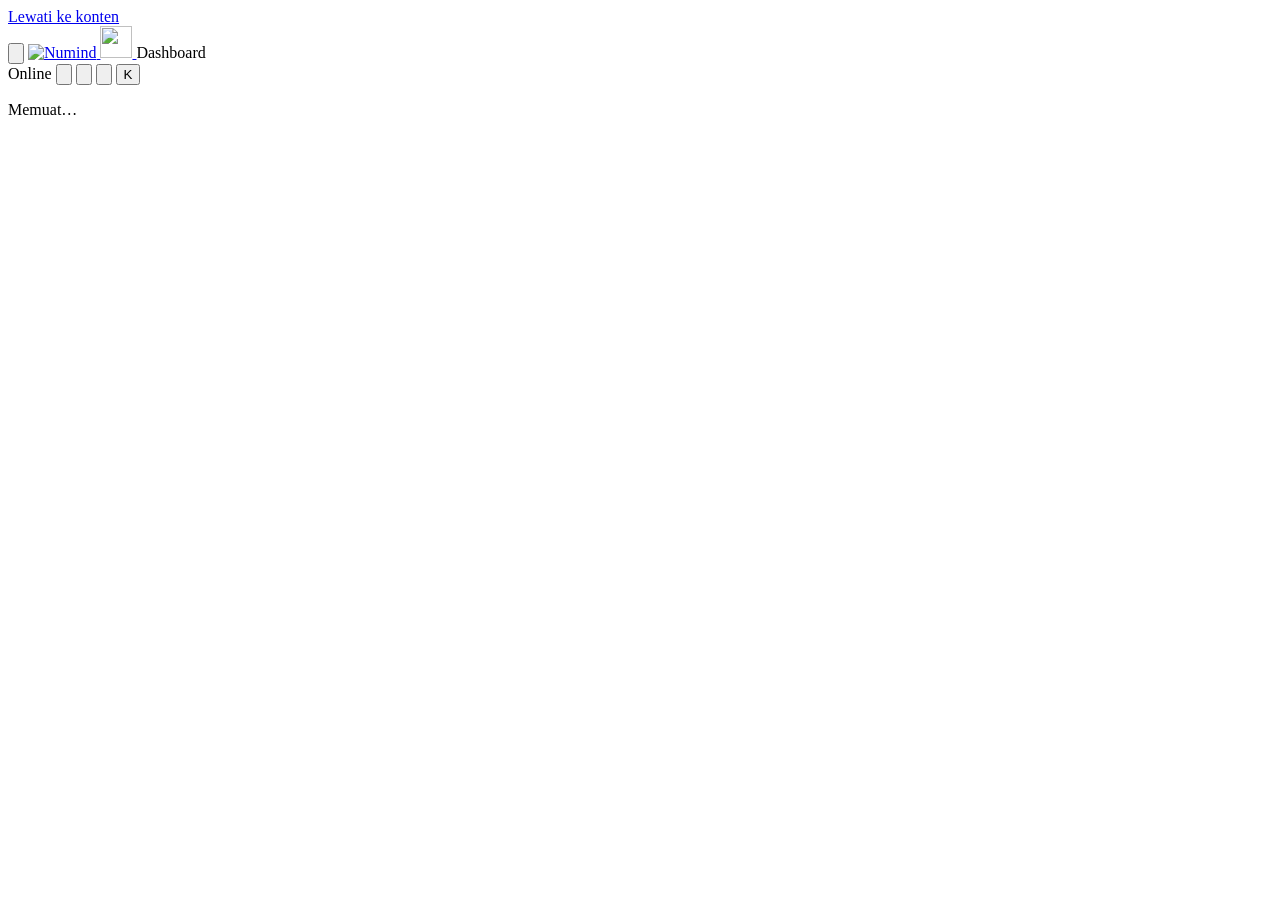
==== index.html @ 9ebae2ad "Add files via upload" ====
<!doctype html>
<html lang="id">
<head>
<meta charset="utf-8">
<meta name="viewport" content="width=device-width, initial-scale=1, viewport-fit=cover">
<title>KasProyek — Pencatatan & Reimbursement</title>
<meta name="description" content="Catat pemasukan dan pengeluaran project, upload nota, ajukan reimbursement, dan setujui — untuk kantor kreatif.">
<meta name="theme-color" content="#1a1f2b">
<meta name="color-scheme" content="light">
<link rel="manifest" href="manifest.webmanifest">
<link rel="icon" type="image/svg+xml" href="icons/icon.svg">
<link rel="icon" type="image/png" sizes="32x32" href="icons/favicon-32.png">
<link rel="apple-touch-icon" href="icons/apple-touch-icon.png">
<meta name="apple-mobile-web-app-capable" content="yes">
<meta name="mobile-web-app-capable" content="yes">
<meta name="apple-mobile-web-app-title" content="KasProyek">
<meta name="apple-mobile-web-app-status-bar-style" content="black-translucent">
<link rel="stylesheet" href="css/app.css">
</head>
<body>
<a class="sr-only" href="#view">Lewati ke konten</a>

<header class="topbar no-print">
  <button class="tbtn menu-btn" data-act="more-open" aria-label="Buka menu"><svg class="ic" viewBox="0 0 24 24" fill="none" stroke="currentColor" stroke-width="2" stroke-linecap="round" stroke-linejoin="round"><line x1="3" y1="12" x2="21" y2="12"/><line x1="3" y1="6" x2="21" y2="6"/><line x1="3" y1="18" x2="21" y2="18"/></svg></button>
  <a class="brand" href="#/dashboard" aria-label="Numind, ke Dashboard">
    <img class="brand-logo" src="img/numind-gold.png" alt="Numind" width="134" height="20">
    <img class="brand-glyph" src="icons/icon.svg" alt="" width="32" height="32">
  </a>
  <span class="brand-sep"></span>
  <span class="page-name" id="pageName">Dashboard</span>
  <div class="top-actions">
    <span class="net" id="net" title="Status koneksi"><i></i><span id="netText">Online</span></span>
    <button class="tbtn accent" data-act="quick-add" aria-label="Tambah catatan" aria-haspopup="menu"><svg class="ic" viewBox="0 0 24 24" fill="none" stroke="currentColor" stroke-width="2.6" stroke-linecap="round"><line x1="12" y1="5" x2="12" y2="19"/><line x1="5" y1="12" x2="19" y2="12"/></svg></button>
    <button class="tbtn" data-act="search-open" aria-label="Cari"><svg class="ic" viewBox="0 0 24 24" fill="none" stroke="currentColor" stroke-width="2" stroke-linecap="round"><circle cx="11" cy="11" r="8"/><line x1="21" y1="21" x2="16.65" y2="16.65"/></svg></button>
    <button class="tbtn" data-act="notif-open" aria-label="Pemberitahuan" aria-haspopup="menu"><svg class="ic" viewBox="0 0 24 24" fill="none" stroke="currentColor" stroke-width="2" stroke-linecap="round" stroke-linejoin="round"><path d="M18 8A6 6 0 0 0 6 8c0 7-3 9-3 9h18s-3-2-3-9"/><path d="M13.73 21a2 2 0 0 1-3.46 0"/></svg><span class="badge" id="bellDot" hidden></span></button>
    <button class="avatar" id="avatar" data-act="user-open" aria-label="Akun dan peran" aria-haspopup="menu">K</button>
  </div>
</header>

<div class="shell">
  <aside class="sidebar no-print" id="sidebar" aria-label="Menu utama"></aside>
  <main id="view" class="view" tabindex="-1">
    <div class="empty"><p>Memuat…</p></div>
  </main>
</div>

<nav class="bottom-nav no-print" id="bottomNav" aria-label="Navigasi cepat"></nav>

<noscript><p style="padding:24px;font-family:sans-serif">KasProyek membutuhkan JavaScript untuk berjalan.</p></noscript>

<script src="js/core.js"></script>
<script src="js/db.js"></script>
<script src="js/ui.js"></script>
<script src="js/shared.js"></script>
<script src="js/views-dashboard.js"></script>
<script src="js/views-input.js"></script>
<script src="js/views-claims.js"></script>
<script src="js/views-report.js"></script>
<script src="js/app.js"></script>
</body>
</html>
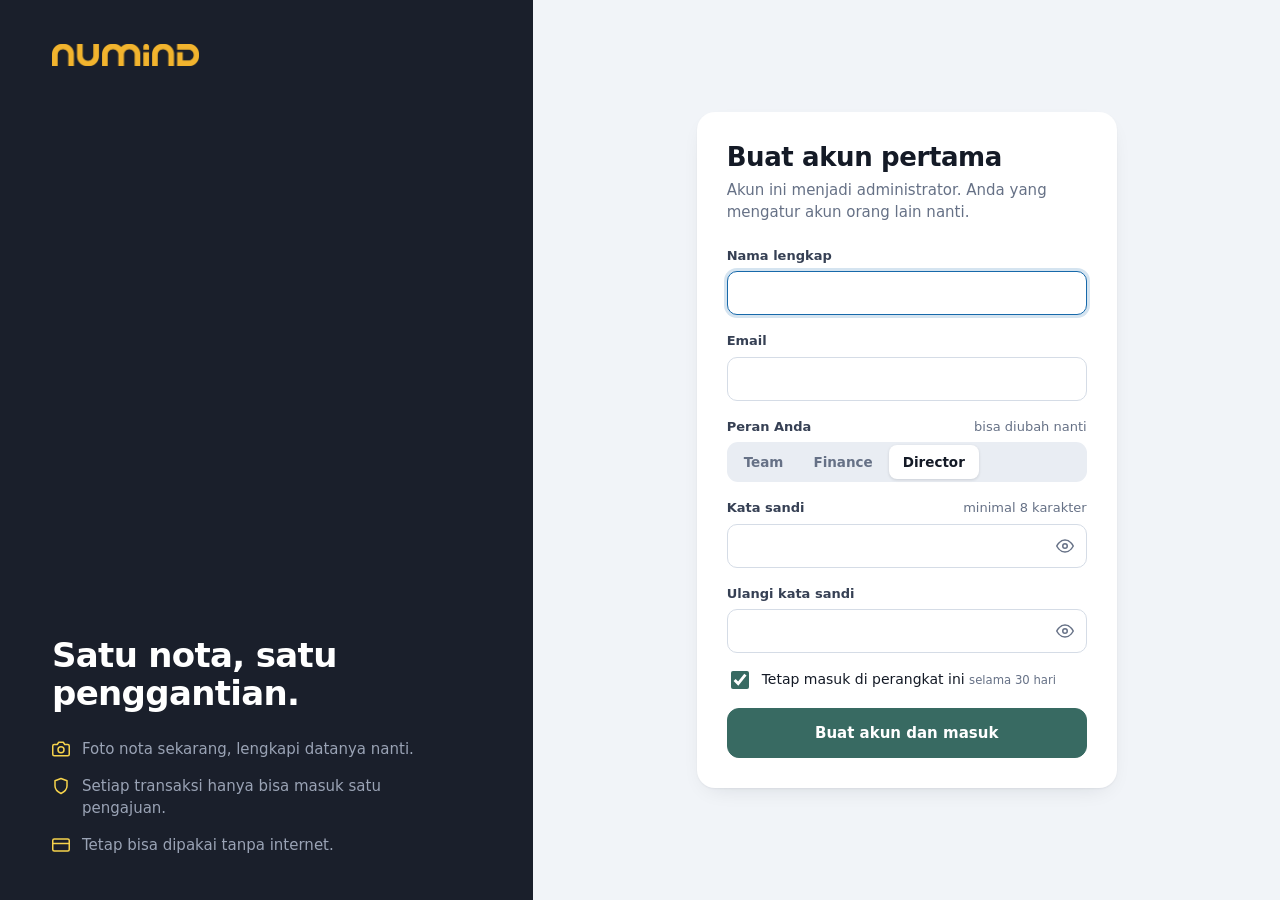
==== commit 5ddbbea1: "Add files via upload" ====
--- a/index.html
+++ b/index.html
@@ -17,7 +17,7 @@
 <meta name="apple-mobile-web-app-status-bar-style" content="black-translucent">
 <link rel="stylesheet" href="css/app.css">
 </head>
-<body>
+<body data-auth="boot">
 <a class="sr-only" href="#view">Lewati ke konten</a>
 
 <header class="topbar no-print">
@@ -33,7 +33,7 @@
     <button class="tbtn accent" data-act="quick-add" aria-label="Tambah catatan" aria-haspopup="menu"><svg class="ic" viewBox="0 0 24 24" fill="none" stroke="currentColor" stroke-width="2.6" stroke-linecap="round"><line x1="12" y1="5" x2="12" y2="19"/><line x1="5" y1="12" x2="19" y2="12"/></svg></button>
     <button class="tbtn" data-act="search-open" aria-label="Cari"><svg class="ic" viewBox="0 0 24 24" fill="none" stroke="currentColor" stroke-width="2" stroke-linecap="round"><circle cx="11" cy="11" r="8"/><line x1="21" y1="21" x2="16.65" y2="16.65"/></svg></button>
     <button class="tbtn" data-act="notif-open" aria-label="Pemberitahuan" aria-haspopup="menu"><svg class="ic" viewBox="0 0 24 24" fill="none" stroke="currentColor" stroke-width="2" stroke-linecap="round" stroke-linejoin="round"><path d="M18 8A6 6 0 0 0 6 8c0 7-3 9-3 9h18s-3-2-3-9"/><path d="M13.73 21a2 2 0 0 1-3.46 0"/></svg><span class="badge" id="bellDot" hidden></span></button>
-    <button class="avatar" id="avatar" data-act="user-open" aria-label="Akun dan peran" aria-haspopup="menu">K</button>
+    <button class="avatar" id="avatar" data-act="user-open" aria-label="Akun saya" aria-haspopup="menu">K</button>
   </div>
 </header>
 
@@ -46,9 +46,12 @@
 
 <nav class="bottom-nav no-print" id="bottomNav" aria-label="Navigasi cepat"></nav>
 
+<div id="auth" class="no-print" hidden></div>
+
 <noscript><p style="padding:24px;font-family:sans-serif">KasProyek membutuhkan JavaScript untuk berjalan.</p></noscript>
 
 <script src="js/core.js"></script>
+<script src="js/auth.js"></script>
 <script src="js/db.js"></script>
 <script src="js/ui.js"></script>
 <script src="js/shared.js"></script>
@@ -56,6 +59,7 @@
 <script src="js/views-input.js"></script>
 <script src="js/views-claims.js"></script>
 <script src="js/views-report.js"></script>
+<script src="js/views-auth.js"></script>
 <script src="js/app.js"></script>
 </body>
 </html>
--- a/css/app.css
+++ b/css/app.css
@@ -0,0 +1,568 @@
+/* ==========================================================================
+   KasProyek — gaya. Mengikuti referensi dashboard: navbar gelap, kartu putih,
+   hijau tua untuk aksi setuju, kuning untuk tombol tambah, biru untuk tautan.
+   Satu elemen khas: laporan pengajuan berbentuk nota (lihat .paper).
+   ========================================================================== */
+:root {
+  --font: "Inter", "Plus Jakarta Sans", system-ui, -apple-system, "Segoe UI", Roboto, "Helvetica Neue", Arial, sans-serif;
+  --bg: #f1f4f8; --surface: #fff; --ink: #141a26; --ink-2: #364054; --muted: #667186;
+  --line: #e1e7ef; --line-2: #edf1f6; --field: #d5dce6;
+  --nav: #1a1f2b; --nav-2: #272d3b; --nav-ink: #e9ecf2; --nav-muted: #9aa3b5;
+  --accent: #f6d34c; --accent-ink: #2b2300;
+  --primary: #386a62; --primary-2: #2d5750; --primary-soft: #e3efec;
+  --blue: #1769aa; --blue-soft: #e5f0fa;
+  --green: #247a45; --green-soft: #e3f4ea;
+  --amber: #8f5a00; --amber-soft: #fff1cf;
+  --orange: #c4500a; --orange-soft: #ffe9da;
+  --red: #bf341a; --red-soft: #fce8e3;
+  --violet: #5646be; --violet-soft: #ebe8fb;
+  --teal: #1d6b5f; --teal-soft: #d9efe9;
+  --gray: #4d576b; --gray-soft: #e8ecf2;
+  --radius: 14px; --shadow: 0 1px 2px rgba(20, 26, 38, .05), 0 8px 24px -12px rgba(20, 26, 38, .16);
+  --topbar: 64px; --side: 244px;
+}
+*, *::before, *::after { box-sizing: border-box; }
+html { -webkit-text-size-adjust: 100%; scroll-behavior: smooth; }
+body { margin: 0; background: var(--bg); color: var(--ink); font: 15px/1.5 var(--font); -webkit-font-smoothing: antialiased; font-variant-numeric: tabular-nums; }
+h1, h2, h3, h4, p { margin: 0; }
+a { color: var(--blue); text-decoration: none; }
+a:hover { text-decoration: underline; }
+button, input, select, textarea { font: inherit; color: inherit; }
+button { cursor: pointer; }
+img { max-width: 100%; }
+[hidden] { display: none !important; }
+:focus-visible { outline: 3px solid rgba(23, 105, 170, .4); outline-offset: 2px; border-radius: 6px; }
+.ic { width: 18px; height: 18px; flex: none; }
+.sr-only { position: absolute; width: 1px; height: 1px; overflow: hidden; clip: rect(0 0 0 0); white-space: nowrap; }
+.muted { color: var(--muted); } .small { font-size: 13px; } .mb { margin-bottom: 12px; } .right { text-align: right; } .nowrap { white-space: nowrap; }
+.strong { font-weight: 600; } .ok { color: var(--green); } .bad { color: var(--red); }
+.print-only { display: none; }
+
+/* ---------- Topbar ---------- */
+.topbar { position: sticky; top: 0; z-index: 60; height: var(--topbar); display: flex; align-items: center; gap: 14px; padding: 0 20px; background: var(--nav); color: var(--nav-ink); }
+.brand { display: flex; align-items: center; gap: 10px; color: #fff; font-weight: 700; font-size: 18px; letter-spacing: -.01em; }
+.brand:hover { text-decoration: none; }
+.brand-logo { height: 20px; width: auto; display: block; }
+.brand-glyph { display: none; width: 32px; height: 32px; border-radius: 9px; }
+.brand-sep { width: 1px; height: 26px; background: #3a4152; }
+.page-name { font-weight: 600; font-size: 17px; white-space: nowrap; overflow: hidden; text-overflow: ellipsis; }
+.top-actions { margin-left: auto; display: flex; align-items: center; gap: 10px; }
+.tbtn { position: relative; width: 40px; height: 40px; border-radius: 10px; border: 0; background: var(--nav-2); color: #fff; display: grid; place-items: center; }
+.tbtn:hover { background: #343b4c; }
+.tbtn.accent { background: var(--accent); color: var(--accent-ink); }
+.tbtn.accent:hover { background: #f0c92f; }
+.tbtn .badge { position: absolute; top: 7px; right: 8px; width: 9px; height: 9px; border-radius: 50%; background: #ff6a2b; border: 2px solid var(--nav-2); }
+.avatar { width: 38px; height: 38px; border-radius: 50%; border: 0; background: var(--blue); color: #fff; font-weight: 700; font-size: 14px; display: grid; place-items: center; }
+.net { display: inline-flex; align-items: center; gap: 6px; font-size: 12.5px; color: var(--nav-muted); }
+.net i { width: 8px; height: 8px; border-radius: 50%; background: #3ecf7a; }
+.net.off i { background: #ff9a3d; } .net.off { color: #ffcf9e; }
+.menu-btn { display: none; }
+
+/* ---------- Shell ---------- */
+.shell { display: grid; grid-template-columns: var(--side) minmax(0, 1fr); min-height: calc(100vh - var(--topbar)); }
+.sidebar { position: sticky; top: var(--topbar); height: calc(100vh - var(--topbar)); overflow-y: auto; background: #fff; border-right: 1px solid var(--line); padding: 14px 12px 18px; display: flex; flex-direction: column; gap: 2px; }
+.nav-group { font-size: 12.5px; color: var(--muted); font-weight: 600; padding: 14px 12px 6px; }
+.nav-item { display: flex; align-items: center; gap: 12px; padding: 10px 12px; border-radius: 10px; color: var(--ink-2); font-weight: 500; font-size: 14.5px; }
+.nav-item:hover { background: #f1f4f8; text-decoration: none; }
+.nav-item .ic { color: var(--muted); }
+.nav-item.active { background: var(--nav); color: #fff; }
+.nav-item.active .ic { color: var(--accent); }
+.nav-count { margin-left: auto; min-width: 24px; padding: 1px 7px; border-radius: 8px; background: #e8470f; color: #fff; font-size: 12px; font-weight: 700; text-align: center; }
+.nav-item:not(.active) .nav-count { background: #ffe4d6; color: #b43c08; }
+.side-foot { margin-top: auto; padding: 14px 8px 0; display: grid; gap: 10px; font-size: 12.5px; color: var(--muted); }
+.view { padding: 28px 32px 72px; max-width: 1380px; width: 100%; margin: 0 auto; min-width: 0; }
+
+.page-head { display: flex; align-items: flex-end; justify-content: space-between; gap: 16px; margin-bottom: 22px; flex-wrap: wrap; }
+.page-head h1 { font-size: 27px; font-weight: 700; letter-spacing: -.015em; line-height: 1.2; }
+.page-head .sub { color: var(--muted); margin-top: 4px; }
+.head-actions { display: flex; gap: 10px; flex-wrap: wrap; align-items: center; }
+.crumb { display: inline-flex; align-items: center; gap: 4px; font-size: 13.5px; color: var(--muted); margin-bottom: 8px; }
+.crumb a { color: var(--muted); } .crumb a:hover { color: var(--blue); }
+
+/* ---------- Komponen dasar ---------- */
+.card { background: var(--surface); border-radius: var(--radius); box-shadow: var(--shadow); padding: 20px 22px; min-width: 0; }
+.card.flush { padding: 0; overflow: hidden; }
+.card-head { display: flex; align-items: center; justify-content: space-between; gap: 10px; margin-bottom: 16px; flex-wrap: wrap; }
+.card-title { display: flex; align-items: center; gap: 10px; font-weight: 600; font-size: 16px; }
+.card-title .ic { color: var(--blue); }
+.card.flush .card-head { padding: 18px 22px 0; }
+.grid { display: grid; gap: 20px; }
+.g-2 { grid-template-columns: repeat(2, minmax(0, 1fr)); }
+.g-3 { grid-template-columns: repeat(3, minmax(0, 1fr)); }
+.g-main { grid-template-columns: minmax(0, 1.55fr) minmax(0, 1fr); }
+.g-form { grid-template-columns: minmax(0, 5fr) minmax(0, 7fr); align-items: start; }
+.g-kpi { grid-template-columns: repeat(auto-fit, minmax(210px, 1fr)); }
+.stack { display: grid; gap: 20px; }
+.row { display: flex; align-items: center; gap: 10px; flex-wrap: wrap; }
+.row.between { justify-content: space-between; }
+.sp { flex: 1; }
+.mt { margin-top: 20px; }
+
+.btn { display: inline-flex; align-items: center; justify-content: center; gap: 8px; height: 40px; padding: 0 16px; border-radius: 10px; border: 1px solid var(--field); background: #fff; color: var(--ink); font-weight: 600; font-size: 14px; white-space: nowrap; transition: background .12s, border-color .12s; }
+.btn:hover { background: #f5f7fa; text-decoration: none; }
+.btn .ic { width: 17px; height: 17px; }
+.btn-primary { background: var(--primary); border-color: var(--primary); color: #fff; }
+.btn-primary:hover { background: var(--primary-2); }
+.btn-dark { background: var(--nav); border-color: var(--nav); color: #fff; }
+.btn-dark:hover { background: #2a3142; }
+.btn-accent { background: var(--accent); border-color: var(--accent); color: var(--accent-ink); }
+.btn-accent:hover { background: #f0c92f; }
+.btn-danger { color: var(--red); border-color: #f1c6bb; background: #fff; }
+.btn-danger:hover { background: var(--red-soft); }
+.btn-danger.solid { background: var(--red); color: #fff; border-color: var(--red); }
+.btn-sm { height: 32px; padding: 0 11px; font-size: 13px; border-radius: 8px; }
+.btn-lg { height: 50px; padding: 0 22px; font-size: 15px; border-radius: 12px; }
+.btn-block { width: 100%; }
+.btn[disabled], .btn:disabled { opacity: .5; cursor: not-allowed; }
+.icon-btn { width: 36px; height: 36px; border-radius: 9px; border: 0; background: transparent; display: inline-grid; place-items: center; color: var(--muted); }
+.icon-btn:hover { background: #eef1f6; color: var(--ink); }
+.btn-x { width: 34px; height: 34px; border-radius: 8px; border: 1px solid var(--line); background: #fff; color: var(--red); display: inline-grid; place-items: center; }
+.line-act { margin-top: 10px; }
+.line-act .row { gap: 8px; flex-wrap: wrap; }
+.btn-x:hover { background: var(--red-soft); }
+.link-btn { background: none; border: 0; padding: 0; color: var(--blue); font-weight: 600; font-size: inherit; }
+.link-btn:hover { text-decoration: underline; }
+
+.pill { display: inline-flex; align-items: center; gap: 5px; padding: 3px 10px 3px 8px; border-radius: 999px; font-size: 12.5px; font-weight: 600; white-space: nowrap; background: var(--gray-soft); color: var(--gray); }
+.pill .ic { width: 14px; height: 14px; }
+.pill.blue { background: var(--blue-soft); color: var(--blue); }
+.pill.violet { background: var(--violet-soft); color: var(--violet); }
+.pill.amber { background: var(--amber-soft); color: var(--amber); }
+.pill.orange { background: var(--orange-soft); color: var(--orange); }
+.pill.green { background: var(--green-soft); color: var(--green); }
+.pill.teal { background: var(--teal-soft); color: var(--teal); }
+.pill.red { background: var(--red-soft); color: var(--red); }
+.tag { display: inline-block; padding: 2px 8px; border-radius: 6px; font-size: 12px; font-weight: 600; }
+.tag-personal { background: #e6eefb; color: #2b53a7; }
+.tag-company { background: #f3eadb; color: #7a5410; }
+.chip-file { display: inline-flex; align-items: center; gap: 6px; padding: 5px 11px 5px 9px; border-radius: 999px; border: 1px solid var(--line); background: #fff; color: var(--blue); font-size: 13px; font-weight: 500; max-width: 190px; overflow: hidden; text-overflow: ellipsis; white-space: nowrap; }
+.chip-file:hover { background: var(--blue-soft); }
+.chip-file .ic { width: 15px; height: 15px; }
+.chip-warn { display: inline-flex; align-items: center; gap: 6px; padding: 5px 10px; border-radius: 999px; background: var(--amber-soft); color: var(--amber); font-size: 12.5px; font-weight: 600; }
+.chip-missing { display: inline-flex; align-items: center; gap: 6px; padding: 4px 10px; border-radius: 999px; border: 1px dashed #c4cbd8; color: var(--muted); font-size: 12.5px; }
+.chip-warn .ic, .chip-missing .ic { width: 14px; height: 14px; }
+.badge-n { display: inline-block; min-width: 20px; padding: 0 6px; border-radius: 8px; background: #e8470f; color: #fff; font-size: 12px; font-weight: 700; text-align: center; margin-left: 6px; }
+
+.banner { display: flex; gap: 11px; align-items: flex-start; padding: 12px 15px; border-radius: 12px; font-size: 14px; background: var(--blue-soft); color: #13507f; }
+.banner .ic { margin-top: 2px; }
+.banner.warn { background: var(--amber-soft); color: #6f4600; }
+.banner.error { background: var(--red-soft); color: #8e2711; }
+.banner.ok { background: var(--green-soft); color: #1b5e37; }
+.banner b { font-weight: 650; }
+.banner .sp { min-width: 0; }
+.banner ul { margin: 6px 0 0; padding-left: 18px; }
+
+.empty { text-align: center; padding: 44px 20px; color: var(--muted); }
+.empty .ic-wrap { width: 54px; height: 54px; border-radius: 50%; background: var(--gray-soft); color: var(--gray); display: grid; place-items: center; margin: 0 auto 14px; }
+.empty .ic-wrap .ic { width: 24px; height: 24px; }
+.empty h3 { color: var(--ink); font-size: 17px; margin-bottom: 6px; }
+.empty p { max-width: 420px; margin: 0 auto 16px; }
+
+.bar { height: 8px; border-radius: 999px; background: #e7ecf3; overflow: hidden; }
+.bar > i { display: block; height: 100%; border-radius: 999px; background: var(--blue); min-width: 0; }
+.bar.warn > i { background: #e2a200; } .bar.over > i { background: var(--red); } .bar.good > i { background: var(--primary); }
+
+/* ---------- Formulir ---------- */
+.field { display: flex; flex-direction: column; gap: 6px; font-size: 13px; font-weight: 600; color: var(--ink-2); min-width: 0; }
+.field > span { display: flex; align-items: baseline; justify-content: space-between; gap: 8px; }
+.field > span em { font-style: normal; font-weight: 400; color: var(--muted); }
+.field small { font-weight: 400; color: var(--muted); font-size: 12.5px; }
+.field input, .field select, .field textarea, .input { width: 100%; height: 44px; border: 1px solid var(--field); border-radius: 10px; padding: 0 12px; font-size: 16px; font-weight: 400; color: var(--ink); background: #fff; }
+.field textarea { height: auto; min-height: 84px; padding: 10px 12px; resize: vertical; line-height: 1.45; }
+.field select { appearance: none; background: #fff url("data:image/svg+xml,%3Csvg xmlns='http://www.w3.org/2000/svg' width='16' height='16' fill='none' stroke='%23667186' stroke-width='2' stroke-linecap='round' stroke-linejoin='round'%3E%3Cpolyline points='3 6 8 11 13 6'/%3E%3C/svg%3E") no-repeat right 12px center; padding-right: 36px; }
+.field input:focus, .field select:focus, .field textarea:focus, .input:focus { outline: none; border-color: var(--blue); box-shadow: 0 0 0 3px rgba(23, 105, 170, .18); }
+.field input[aria-invalid="true"] { border-color: var(--red); }
+.money { position: relative; }
+.money::before { content: "Rp"; position: absolute; left: 12px; top: 50%; transform: translateY(-50%); font-weight: 600; color: var(--muted); font-size: 14px; pointer-events: none; }
+.money input { padding-left: 38px; font-weight: 600; font-size: 17px; }
+.form-grid { display: grid; grid-template-columns: repeat(2, minmax(0, 1fr)); gap: 14px; }
+.span-2 { grid-column: 1 / -1; }
+.form-error { margin-top: 12px; padding: 10px 14px; border-radius: 10px; background: var(--red-soft); color: #8e2711; font-size: 14px; font-weight: 500; }
+.form-actions { display: flex; gap: 10px; flex-wrap: wrap; margin-top: 18px; }
+.opts { display: grid; grid-template-columns: 1fr 1fr; gap: 10px; }
+.opt { position: relative; display: flex; gap: 10px; align-items: flex-start; border: 1.5px solid var(--field); border-radius: 12px; padding: 12px 13px; cursor: pointer; background: #fff; font-weight: 400; }
+.opt input { margin: 3px 0 0; width: 17px; height: 17px; accent-color: var(--primary); flex: none; }
+.opt b { display: block; font-size: 14px; color: var(--ink); font-weight: 650; }
+.opt small { display: block; color: var(--muted); font-size: 12.5px; line-height: 1.35; margin-top: 2px; }
+.opt:has(input:checked) { border-color: var(--primary); background: var(--primary-soft); }
+.opt:has(input:focus-visible) { outline: 3px solid rgba(23, 105, 170, .4); outline-offset: 2px; }
+.seg { display: inline-flex; background: #e9edf3; border-radius: 11px; padding: 3px; gap: 2px; flex-wrap: wrap; }
+.seg label, .seg button { position: relative; display: inline-flex; align-items: center; gap: 6px; padding: 7px 14px; border-radius: 8px; font-size: 13.5px; font-weight: 600; color: var(--muted); cursor: pointer; border: 0; background: transparent; }
+.seg input { position: absolute; opacity: 0; pointer-events: none; }
+.seg label:has(input:checked), .seg button.on { background: #fff; color: var(--ink); box-shadow: 0 1px 3px rgba(20, 26, 38, .14); }
+.seg label:has(input:focus-visible) { outline: 3px solid rgba(23, 105, 170, .4); }
+.capture { display: grid; grid-template-columns: 1fr 1fr; gap: 10px; }
+.cap-btn { display: flex; flex-direction: column; align-items: center; justify-content: center; gap: 6px; padding: 16px 10px; border: 1.5px dashed #bcc6d4; border-radius: 12px; background: #fafbfd; color: var(--ink-2); font-weight: 600; font-size: 13.5px; cursor: pointer; text-align: center; }
+.cap-btn:hover { background: var(--blue-soft); border-color: var(--blue); color: var(--blue); }
+.cap-btn .ic { width: 24px; height: 24px; }
+.cap-btn input { position: absolute; opacity: 0; width: 1px; height: 1px; }
+.cap-btn:has(input:focus-visible) { outline: 3px solid rgba(23, 105, 170, .4); outline-offset: 2px; }
+.photo-prev { display: flex; gap: 12px; align-items: center; padding: 10px; border: 1px solid var(--line); border-radius: 12px; background: #fafbfd; }
+.photo-prev img, .photo-prev .pdf-ico { width: 64px; height: 64px; border-radius: 8px; object-fit: cover; background: #e9edf3; display: grid; place-items: center; color: var(--blue); flex: none; }
+.photo-prev .meta { min-width: 0; flex: 1; font-size: 13px; }
+.photo-prev .meta b { display: block; font-size: 14px; }
+.check { display: flex; gap: 10px; align-items: flex-start; font-weight: 500; font-size: 14px; cursor: pointer; }
+.check input { width: 18px; height: 18px; margin-top: 2px; accent-color: var(--primary); }
+.inline-warn { margin-top: 8px; padding: 9px 12px; border-radius: 10px; background: var(--amber-soft); color: #6f4600; font-size: 13px; font-weight: 500; }
+
+/* ---------- Tabel ---------- */
+.tbl-wrap { overflow-x: auto; border: 1px solid var(--line); border-radius: 12px; background: #fff; container-type: inline-size; }
+.show-narrow { display: none !important; }
+@media (min-width: 761px) {
+  @container (max-width: 860px) {
+    .col-lg { display: none; }
+    .show-narrow { display: block !important; }
+    .tbl th, .tbl td { padding-left: 12px; padding-right: 12px; }
+  }
+}
+.card.flush .tbl-wrap { border: 0; border-radius: 0; border-top: 1px solid var(--line); }
+.tbl { width: 100%; border-collapse: separate; border-spacing: 0; font-size: 14px; }
+.tbl th { text-align: left; padding: 13px 18px; background: #eef1f5; color: var(--ink-2); font-weight: 600; font-size: 13.5px; border-bottom: 1px solid var(--line); border-right: 1px solid #e1e6ee; white-space: nowrap; }
+.tbl th:last-child { border-right: 0; }
+.tbl td { padding: 13px 18px; border-top: 1px solid var(--line-2); vertical-align: middle; }
+.tbl tbody tr:first-child td { border-top: 0; }
+.tbl tbody tr.click { cursor: pointer; }
+.tbl tbody tr.click:hover td { background: #fafbfd; }
+.tbl td.num, .tbl th.num { text-align: right; }
+.tbl .sub { display: block; color: var(--muted); font-size: 12.5px; margin-top: 1px; }
+.tbl tfoot td { background: #f7f9fb; font-weight: 700; border-top: 1px solid var(--line); }
+.row-note { margin-top: 6px; font-size: 12.5px; padding: 6px 10px; border-radius: 8px; background: var(--orange-soft); color: #8a3a06; }
+.row-note.reply { background: var(--blue-soft); color: #13507f; }
+.row-note.rej { background: var(--red-soft); color: #8e2711; }
+.thumb { width: 46px; height: 46px; object-fit: cover; border-radius: 8px; border: 1px solid var(--line); background: #eef1f5; cursor: zoom-in; display: block; }
+.thumb-missing { display: inline-block; font-size: 12px; color: var(--muted); }
+.thumb-pdf { width: 46px; height: 46px; border-radius: 8px; border: 1px solid var(--line); background: #fff; display: grid; place-items: center; color: var(--blue); cursor: pointer; }
+.filters { display: flex; gap: 10px; flex-wrap: wrap; align-items: center; margin-bottom: 16px; }
+.search { position: relative; flex: 1 1 220px; max-width: 320px; }
+.search .ic { position: absolute; left: 12px; top: 50%; transform: translateY(-50%); color: var(--muted); width: 17px; height: 17px; }
+.search input { width: 100%; height: 42px; padding: 0 12px 0 38px; border: 1px solid var(--field); border-radius: 10px; background: #fff; font-size: 15px; }
+.search input:focus { outline: none; border-color: var(--blue); box-shadow: 0 0 0 3px rgba(23, 105, 170, .18); }
+.sel { height: 42px; border: 1px solid var(--field); border-radius: 10px; padding: 0 34px 0 12px; font-size: 14.5px; font-weight: 500; background: #f6f8fb url("data:image/svg+xml,%3Csvg xmlns='http://www.w3.org/2000/svg' width='16' height='16' fill='none' stroke='%23667186' stroke-width='2' stroke-linecap='round' stroke-linejoin='round'%3E%3Cpolyline points='3 6 8 11 13 6'/%3E%3C/svg%3E") no-repeat right 10px center; appearance: none; color: var(--ink-2); max-width: 100%; }
+.sel:focus { outline: none; border-color: var(--blue); }
+.tabs { display: flex; gap: 4px; border-bottom: 1px solid var(--line); margin-bottom: 18px; overflow-x: auto; scrollbar-width: none; }
+.tabs button { position: relative; padding: 11px 16px; border: 0; background: none; font-weight: 600; font-size: 14.5px; color: var(--muted); white-space: nowrap; display: inline-flex; align-items: center; gap: 4px; }
+.tabs button:hover { color: var(--ink); }
+.tabs button.on { color: var(--ink); }
+.tabs button.on::after { content: ""; position: absolute; left: 10px; right: 10px; bottom: -1px; height: 3px; border-radius: 3px 3px 0 0; background: var(--nav); }
+
+/* ---------- Dashboard ---------- */
+.kpi { display: flex; flex-direction: column; gap: 8px; }
+.kpi .top { display: flex; align-items: center; gap: 10px; color: var(--muted); font-size: 14px; font-weight: 500; }
+.kpi .chip { width: 34px; height: 34px; border-radius: 10px; display: grid; place-items: center; background: var(--blue-soft); color: var(--blue); }
+.kpi .chip.green { background: var(--green-soft); color: var(--green); }
+.kpi .chip.amber { background: var(--amber-soft); color: var(--amber); }
+.kpi .chip.violet { background: var(--violet-soft); color: var(--violet); }
+.kpi .chip.teal { background: var(--teal-soft); color: var(--teal); }
+.kpi .val { font-size: 25px; font-weight: 650; letter-spacing: -.01em; line-height: 1.15; }
+.kpi .note { font-size: 13px; color: var(--muted); }
+.statrow { display: grid; grid-template-columns: repeat(4, minmax(0, 1fr)); }
+.stat { padding: 0 16px; border-left: 1px solid var(--line); min-width: 0; }
+.stat:first-child { padding-left: 0; border-left: 0; }
+.stat .l { color: var(--muted); font-size: 14px; }
+.stat .v { font-size: 30px; font-weight: 600; letter-spacing: -.01em; line-height: 1.25; }
+.stat .d { font-size: 13px; color: var(--muted); }
+.stat .d b { font-weight: 600; }
+.d-up { color: var(--blue); } .d-down { color: #e04a12; }
+.hbars { display: grid; gap: 12px; }
+.hbar { display: grid; grid-template-columns: minmax(96px, 150px) 1fr auto; gap: 12px; align-items: center; font-size: 13.5px; }
+.hbar .n { font-weight: 600; font-variant-numeric: tabular-nums; display: inline-flex; align-items: center; gap: 6px; min-width: 70px; justify-content: flex-end; color: var(--ink-2); }
+.hbar .n .ic { width: 15px; height: 15px; color: var(--blue); }
+.todo { display: grid; grid-template-columns: repeat(auto-fit, minmax(250px, 1fr)); gap: 12px; }
+.todo a, .todo button { display: flex; align-items: center; gap: 12px; padding: 13px 15px; border-radius: 12px; background: #fff; border: 1px solid var(--line); border-left: 4px solid var(--blue); text-align: left; color: var(--ink); box-shadow: var(--shadow); width: 100%; }
+.todo a:hover, .todo button:hover { text-decoration: none; background: #fafbfd; }
+.todo .n { font-size: 22px; font-weight: 700; min-width: 30px; }
+.todo .t { font-size: 14px; line-height: 1.35; font-weight: 500; }
+.todo .t small { display: block; color: var(--muted); font-weight: 400; font-size: 12.5px; }
+.todo .w { border-left-color: #e2a200; } .todo .o { border-left-color: #e8470f; } .todo .g { border-left-color: var(--primary); } .todo .v { border-left-color: var(--violet); }
+.chart { width: 100%; height: auto; display: block; }
+.chart text { font-family: var(--font); fill: #667186; font-size: 11px; }
+.legend { display: flex; gap: 16px; font-size: 13px; color: var(--muted); }
+.legend i { display: inline-block; width: 10px; height: 10px; border-radius: 3px; margin-right: 6px; vertical-align: -1px; }
+.proj-row { display: grid; gap: 7px; padding: 12px 0; border-top: 1px solid var(--line-2); cursor: pointer; }
+.proj-row:first-child { border-top: 0; padding-top: 2px; }
+.proj-row:hover .pn { color: var(--blue); }
+.proj-row .top { display: flex; justify-content: space-between; gap: 12px; align-items: baseline; }
+.proj-row .pn { font-weight: 600; }
+.proj-row .meta { font-size: 13px; color: var(--muted); display: flex; justify-content: space-between; gap: 10px; flex-wrap: wrap; }
+.steps { counter-reset: s; display: grid; gap: 14px; margin: 0; padding: 0; list-style: none; text-align: left; max-width: 460px; margin-inline: auto; }
+.steps li { counter-increment: s; display: flex; gap: 14px; align-items: flex-start; }
+.steps li::before { content: counter(s); flex: none; width: 28px; height: 28px; border-radius: 50%; background: var(--nav); color: var(--accent); display: grid; place-items: center; font-weight: 700; font-size: 14px; }
+.steps b { display: block; color: var(--ink); }
+
+/* ---------- Project & klaim ---------- */
+.detail-grid { display: grid; grid-template-columns: repeat(auto-fit, minmax(150px, 1fr)); gap: 16px 24px; }
+.detail-grid dt { font-size: 12.5px; color: var(--muted); margin-bottom: 2px; }
+.detail-grid dd { margin: 0; font-weight: 600; font-size: 14.5px; word-break: break-word; }
+.tl { list-style: none; margin: 0; padding: 0; }
+.tl li { position: relative; padding: 0 0 16px 24px; font-size: 13.5px; }
+.tl li::before { content: ""; position: absolute; left: 4px; top: 6px; width: 9px; height: 9px; border-radius: 50%; background: var(--blue); }
+.tl li::after { content: ""; position: absolute; left: 8px; top: 18px; bottom: -2px; width: 1.5px; background: var(--line); }
+.tl li:last-child::after { display: none; }
+.tl li.orange::before { background: #e8470f; } .tl li.green::before { background: var(--green); } .tl li.red::before { background: var(--red); } .tl li.teal::before { background: var(--teal); }
+.tl .who { font-weight: 600; } .tl .when { color: var(--muted); font-size: 12.5px; } .tl .what { color: var(--ink-2); margin-top: 2px; }
+.action-bar { position: sticky; bottom: 0; z-index: 20; display: flex; gap: 10px; flex-wrap: wrap; justify-content: flex-end; align-items: center; padding: 14px 18px; background: rgba(255, 255, 255, .96); backdrop-filter: blur(6px); border-top: 1px solid var(--line); border-radius: 0 0 var(--radius) var(--radius); margin: 18px -22px -20px; }
+
+.action-bar.solo { position: sticky; bottom: 14px; margin: 16px 0 0; border: 1px solid var(--line); border-radius: 14px; box-shadow: 0 10px 30px -10px rgba(20, 26, 38, .28); }
+.action-bar .info { margin-right: auto; font-size: 13.5px; color: var(--muted); }
+
+/* Khas KasProyek: laporan pengajuan berbentuk nota */
+.paper-wrap { filter: drop-shadow(0 6px 16px rgba(20, 26, 38, .14)); margin-bottom: 14px; }
+.paper { position: relative; background: #fff; padding: 30px 34px 34px; border-radius: 6px 6px 0 0; }
+.paper::after { content: ""; position: absolute; left: 0; right: 0; bottom: -9px; height: 9px; background: url("data:image/svg+xml,%3Csvg xmlns='http://www.w3.org/2000/svg' width='16' height='9'%3E%3Cpolygon points='0,0 16,0 8,9' fill='%23fff'/%3E%3C/svg%3E") repeat-x; }
+.paper-head { display: flex; justify-content: space-between; gap: 20px; flex-wrap: wrap; padding-bottom: 18px; border-bottom: 2px dashed #ccd3de; }
+.paper-head .co { font-size: 20px; font-weight: 700; letter-spacing: -.01em; }
+.letterhead .lh-logo { height: 24px; width: auto; display: block; }
+.letterhead .lh-co { color: var(--muted); font-size: 13px; margin-top: 6px; }
+.welcome-logo { display: block; height: 28px; width: auto; margin: 0 0 22px; }
+.paper-head .ttl { color: var(--muted); font-size: 14px; margin-top: 2px; }
+.paper-head .no { text-align: right; }
+.paper-head .no b { display: block; font-size: 22px; letter-spacing: -.01em; }
+.paper-meta { display: grid; grid-template-columns: repeat(auto-fit, minmax(160px, 1fr)); gap: 12px 22px; padding: 16px 0; border-bottom: 2px dashed #ccd3de; }
+.paper-meta dt { font-size: 12.5px; color: var(--muted); } .paper-meta dd { margin: 1px 0 0; font-weight: 600; font-size: 14.5px; }
+.paper .tbl-wrap { border: 0; border-radius: 0; background: none; overflow: visible; }
+.paper .tbl th { background: none; border: 0; border-bottom: 1.5px solid var(--ink); padding: 12px 10px; font-size: 13px; }
+.paper .tbl td { border-top: 1.5px dashed #dbe1ea; padding: 12px 10px; }
+.paper .tbl tbody tr:first-child td { border-top: 0; }
+.paper .tbl td.c-main { min-width: 200px; }
+.paper .tbl tr.rej td { opacity: .55; }
+.paper .tbl tr.rej td.amt { text-decoration: line-through; }
+.paper-total { display: flex; align-items: baseline; justify-content: space-between; gap: 14px; padding: 16px 10px 0; border-top: 2px solid var(--ink); margin-top: 6px; }
+.paper-total .l { font-weight: 600; } .paper-total .v { font-size: 27px; font-weight: 700; letter-spacing: -.015em; }
+.paper-sign { display: none; }
+.attachments { display: none; }
+
+.inbox-grid { display: grid; grid-template-columns: repeat(auto-fill, minmax(165px, 1fr)); gap: 14px; }
+.inbox-item { margin: 0; border: 1px solid var(--line); border-radius: 12px; overflow: hidden; background: #fff; }
+.inbox-item img, .inbox-item .pdf-tile { width: 100%; aspect-ratio: 4 / 3; object-fit: cover; display: block; background: #eef1f5; cursor: zoom-in; }
+.inbox-item .pdf-tile { border: 0; display: grid; place-content: center; justify-items: center; gap: 4px; color: var(--blue); font-weight: 600; }
+.inbox-item .pdf-tile .ic { width: 30px; height: 30px; }
+.inbox-item figcaption { padding: 10px; display: grid; gap: 9px; font-size: 12.5px; color: var(--muted); }
+.draft-row { display: flex; align-items: center; gap: 8px; padding: 12px 0; border-top: 1px solid var(--line-2); flex-wrap: wrap; }
+.draft-row:first-of-type { border-top: 0; }
+.draft-row > div { flex: 1 1 180px; min-width: 0; }
+.draft-row .sub { display: block; color: var(--muted); font-size: 12.5px; }
+.draft-row label.btn { position: relative; cursor: pointer; }
+.draft-row label.btn:has(input:focus-visible) { outline: 3px solid rgba(23, 105, 170, .4); outline-offset: 2px; }
+
+.ready-list { display: grid; }
+.ready-row { display: flex; align-items: center; gap: 12px; padding: 13px 0; border-top: 1px solid var(--line-2); flex-wrap: wrap; }
+.ready-row:first-child { border-top: 0; padding-top: 2px; }
+.ready-row .sp { min-width: 220px; }
+.ready-row .sub { display: block; color: var(--muted); font-size: 13px; }
+.wiz-list { border: 1px solid var(--line); border-radius: 12px; max-height: 260px; overflow-y: auto; }
+.wiz-row { display: flex; gap: 12px; align-items: center; padding: 10px 14px; border-top: 1px solid var(--line-2); font-size: 14px; }
+.wiz-row:first-child { border-top: 0; }
+.wiz-row .sub { display: block; color: var(--muted); font-size: 12.5px; }
+.wiz-checks { display: grid; gap: 8px; }
+.claim-card { display: grid; gap: 12px; align-content: start; }
+.claim-card .amount { font-size: 22px; letter-spacing: -.01em; }
+
+/* ---------- Dialog, toast, popover ---------- */
+.dlg { border: 0; padding: 0; border-radius: 18px; width: min(600px, calc(100vw - 24px)); max-height: calc(100vh - 28px); box-shadow: 0 28px 90px rgba(10, 15, 30, .4); background: #fff; color: var(--ink); overflow: visible; }
+.dlg[open] { display: flex; flex-direction: column; animation: dlgIn .18s ease-out; }
+.dlg.wide { width: min(980px, calc(100vw - 24px)); }
+.dlg.dlg-small { width: min(440px, calc(100vw - 24px)); }
+.dlg::backdrop { background: rgba(16, 22, 36, .55); }
+.dlg-head { display: flex; align-items: center; justify-content: space-between; gap: 10px; padding: 16px 16px 14px 22px; border-bottom: 1px solid var(--line); flex: none; }
+.dlg-head h2 { font-size: 18px; font-weight: 650; }
+.dlg-body { padding: 20px 22px; overflow-y: auto; flex: 1 1 auto; min-height: 0; border-radius: 0 0 18px 18px; }
+.dlg-foot { display: flex; justify-content: flex-end; gap: 10px; padding: 14px 22px; border-top: 1px solid var(--line); flex: none; background: #fafbfd; border-radius: 0 0 18px 18px; flex-wrap: wrap; }
+.confirm-msg { font-size: 15px; line-height: 1.55; }
+.confirm-msg ul { padding-left: 18px; margin: 8px 0 0; }
+.photo-view { text-align: center; }
+.photo-view img { max-height: 70vh; border-radius: 10px; border: 1px solid var(--line); }
+.photo-view iframe { width: 100%; height: 70vh; border: 1px solid var(--line); border-radius: 10px; }
+@keyframes dlgIn { from { opacity: 0; transform: translateY(8px) scale(.985); } to { opacity: 1; transform: none; } }
+.toasts { position: fixed; left: 50%; bottom: 26px; transform: translateX(-50%); z-index: 2000; display: flex; flex-direction: column; gap: 8px; align-items: center; width: max-content; max-width: calc(100vw - 24px); pointer-events: none; }
+.toast { pointer-events: auto; display: flex; gap: 14px; align-items: center; background: var(--nav); color: #fff; padding: 12px 16px; border-radius: 12px; font-size: 14px; font-weight: 500; box-shadow: 0 10px 30px rgba(10, 15, 30, .35); opacity: 0; transform: translateY(10px); transition: opacity .2s, transform .2s; }
+.toast.in { opacity: 1; transform: none; }
+.toast.error { background: #a3301a; } .toast.success { background: #25644f; }
+.toast-act { background: rgba(255, 255, 255, .16); color: #fff; border: 0; border-radius: 8px; padding: 6px 12px; font-weight: 700; font-size: 13px; }
+.pop { position: fixed; z-index: 500; width: 300px; max-width: calc(100vw - 16px); background: #fff; border-radius: 14px; box-shadow: 0 18px 50px rgba(10, 15, 30, .28); border: 1px solid var(--line); padding: 8px; max-height: min(70vh, 560px); overflow-y: auto; animation: dlgIn .14s ease-out; }
+.pop.wide { width: 360px; }
+.pop-title { font-size: 12.5px; color: var(--muted); font-weight: 600; padding: 8px 10px 4px; }
+.pop-item { display: flex; align-items: center; gap: 12px; width: 100%; padding: 10px; border-radius: 10px; border: 0; background: none; text-align: left; font-size: 14.5px; font-weight: 500; color: var(--ink); }
+.pop-item:hover { background: #f1f4f8; text-decoration: none; }
+.pop-item .ic { color: var(--muted); }
+.pop-item.on { background: var(--primary-soft); } .pop-item.on .ic { color: var(--primary); }
+.pop-item small { display: block; color: var(--muted); font-weight: 400; font-size: 12.5px; }
+.pop hr { border: 0; border-top: 1px solid var(--line); margin: 6px 0; }
+.res-group { font-size: 12.5px; font-weight: 600; color: var(--muted); padding: 10px 4px 4px; }
+.res-item { display: flex; justify-content: space-between; gap: 12px; padding: 10px; border-radius: 10px; width: 100%; text-align: left; border: 0; background: none; }
+.res-item:hover { background: #f1f4f8; }
+
+/* ---------- Navigasi bawah (ponsel) ---------- */
+.bottom-nav { display: none; }
+.sheet-grid { display: grid; grid-template-columns: repeat(3, 1fr); gap: 10px; }
+.sheet-tile { display: flex; flex-direction: column; align-items: center; gap: 8px; padding: 16px 6px; border-radius: 14px; background: #f4f6fa; font-size: 13px; font-weight: 600; text-align: center; color: var(--ink); border: 0; position: relative; }
+.sheet-tile:hover { text-decoration: none; background: #e9eef5; }
+.sheet-tile .ic { width: 24px; height: 24px; color: var(--primary); }
+.sheet-tile .nav-count { position: absolute; top: 8px; right: 8px; margin: 0; }
+.install-card { display: flex; gap: 12px; align-items: center; padding: 12px 14px; border-radius: 12px; background: var(--primary-soft); }
+
+/* ---------- Responsif ---------- */
+@media (max-width: 1180px) {
+  .g-main, .g-form { grid-template-columns: minmax(0, 1fr); }
+  .view { padding: 24px 22px 72px; }
+}
+@media (max-width: 959px) {
+  .shell { grid-template-columns: minmax(0, 1fr); }
+  .sidebar { display: none; }
+  .topbar [data-act="quick-add"] { display: none; }
+  .net { display: none; }
+  .bottom-nav { position: fixed; left: 0; right: 0; bottom: 0; z-index: 70; display: grid; grid-template-columns: repeat(5, 1fr); align-items: end; height: calc(64px + env(safe-area-inset-bottom)); padding-bottom: env(safe-area-inset-bottom); background: #fff; border-top: 1px solid var(--line); }
+  .bn { display: flex; flex-direction: column; align-items: center; gap: 3px; padding: 8px 2px 9px; font-size: 11.5px; font-weight: 600; color: var(--muted); border: 0; background: none; position: relative; }
+  .bn:hover { text-decoration: none; }
+  .bn.active { color: var(--ink); } .bn.active .ic { color: var(--primary); }
+  .bn .ic { width: 23px; height: 23px; }
+  .bn .nav-count { position: absolute; top: 3px; left: calc(50% + 6px); margin: 0; font-size: 11px; padding: 0 5px; min-width: 18px; }
+  .bn.fab span.fab-c { width: 54px; height: 54px; border-radius: 50%; background: var(--accent); color: var(--accent-ink); display: grid; place-items: center; margin-top: -26px; box-shadow: 0 8px 20px -6px rgba(20, 26, 38, .45); border: 4px solid #fff; }
+  .bn.fab span.fab-c .ic { width: 26px; height: 26px; color: var(--accent-ink); }
+  .view { padding: 20px 16px calc(92px + env(safe-area-inset-bottom)); }
+  .toasts { bottom: calc(84px + env(safe-area-inset-bottom)); }
+}
+@media (max-width: 760px) {
+  .topbar { padding: 0 12px; gap: 10px; height: 58px; }
+  :root { --topbar: 58px; }
+  .brand-logo, .brand-sep { display: none; }
+  .brand-glyph { display: block; }
+  .page-name { font-size: 16px; }
+  .tbtn { width: 38px; height: 38px; }
+  .page-head h1 { font-size: 23px; }
+  .g-2, .g-3, .form-grid, .opts { grid-template-columns: minmax(0, 1fr); }
+  .form-grid .span-2 { grid-column: auto; }
+  .statrow { grid-template-columns: repeat(2, minmax(0, 1fr)); gap: 16px 0; }
+  .stat:nth-child(3) { padding-left: 0; border-left: 0; }
+  .hbar { grid-template-columns: 96px 1fr auto; gap: 8px; }
+  .card { padding: 16px; border-radius: 13px; }
+  .card.flush .card-head { padding: 16px 16px 0; }
+  .action-bar { margin: 16px -16px -16px; padding: 12px 14px; }
+  .action-bar.solo { margin: 14px 0 0; bottom: calc(76px + env(safe-area-inset-bottom)); }
+  .action-bar .btn { flex: 1 1 auto; }
+  .paper { padding: 22px 16px 26px; }
+  .paper-head .no { text-align: left; }
+  .tbl-wrap { border-radius: 12px; }
+  .tbl thead { display: none; }
+  .tbl, .tbl tbody, .tbl tr, .tbl td { display: block; width: 100%; }
+  .tbl tr { padding: 12px 14px; border-top: 1px solid var(--line-2); }
+  .tbl tbody tr:first-child { border-top: 0; }
+  .tbl td { border: 0 !important; padding: 3px 0 !important; display: flex; justify-content: space-between; align-items: center; gap: 14px; text-align: right; background: none !important; }
+  .tbl td::before { content: attr(data-label); color: var(--muted); font-weight: 500; font-size: 13px; text-align: left; flex: none; }
+  .tbl td[data-label=""]::before { display: none; }
+  .tbl td.c-main { display: block; text-align: left; font-weight: 600; font-size: 15px; padding-bottom: 5px !important; }
+  .tbl td.c-main::before { display: none; }
+  .tbl td.c-act { justify-content: flex-end; padding-top: 8px !important; }
+  .tbl td.c-act::before { display: none; }
+  .tbl tfoot td { display: flex; }
+  .paper .tbl td { border: 0 !important; }
+  .paper .tbl tr { border-top: 1.5px dashed #dbe1ea; }
+  .dlg, .dlg.wide, .dlg.dlg-small { width: 100vw; max-width: 100vw; margin: auto 0 0 0; border-radius: 20px 20px 0 0; max-height: 94vh; }
+  .dlg[open] { animation: sheetIn .22s ease-out; }
+  .dlg-body { border-radius: 0; padding: 18px 16px; }
+  .dlg-foot { padding: 12px 16px calc(12px + env(safe-area-inset-bottom)); border-radius: 0; }
+  .dlg-foot .btn { flex: 1 1 auto; }
+  .filters .search { max-width: none; flex-basis: 100%; }
+  .filters .sel { flex: 1 1 auto; }
+  .sheet-grid { grid-template-columns: repeat(3, 1fr); }
+  .capture { grid-template-columns: 1fr 1fr; }
+}
+@keyframes sheetIn { from { transform: translateY(40px); opacity: .6; } to { transform: none; opacity: 1; } }
+@media (prefers-reduced-motion: reduce) {
+  *, *::before, *::after { animation: none !important; transition: none !important; scroll-behavior: auto !important; }
+}
+
+/* ---------- Cetak / simpan PDF ---------- */
+@media print {
+  @page { margin: 13mm; }
+  html, body { background: #fff !important; font-size: 12.5px; }
+  .no-print, .topbar, .sidebar, .bottom-nav, .toasts, .pop, .action-bar, .tabs { display: none !important; }
+  .shell { display: block; }
+  .view { padding: 0; max-width: none; }
+  .print-only { display: block !important; }
+  .card { box-shadow: none; border: 1px solid #d8dee8; break-inside: avoid; }
+  .paper-wrap { filter: none; }
+  .paper { padding: 0; }
+  .paper::after { display: none; }
+  .grid { display: block; } .grid > * { margin-bottom: 14px; }
+  a { color: inherit; text-decoration: none; }
+  .tbl-wrap { overflow: visible; }
+  .tbl tr { break-inside: avoid; }
+  .paper-sign { display: grid !important; grid-template-columns: repeat(3, 1fr); gap: 24px; margin-top: 34px; text-align: center; font-size: 12px; break-inside: avoid; }
+  .paper-sign div { padding-top: 54px; border-top: 1px solid #333; }
+  .attachments { display: block !important; break-before: page; }
+  .attachments h3 { font-size: 15px; margin-bottom: 10px; }
+  .attachments .att-grid { display: grid; grid-template-columns: repeat(2, 1fr); gap: 14px; }
+  .attachments figure { margin: 0; break-inside: avoid; border: 1px solid #ccd3de; border-radius: 6px; padding: 8px; }
+  .attachments figure img { width: 100%; max-height: 11cm; object-fit: contain; display: block; }
+  .attachments figcaption { font-size: 11.5px; margin-top: 6px; }
+  .pill { border: 1px solid currentColor; background: none !important; }
+  .thumb, .thumb-pdf { display: none; }
+  .row-note { background: none; border: 1px solid #ccc; }
+}
+
+/* ---------- Masuk, daftar, akun, pengguna ---------- */
+body:not([data-auth="in"]) > .sr-only,
+body:not([data-auth="in"]) .topbar,
+body:not([data-auth="in"]) .shell,
+body:not([data-auth="in"]) .bottom-nav { display: none !important; }
+
+.auth-wrap { min-height: 100vh; min-height: 100dvh; display: grid; grid-template-columns: minmax(340px, 5fr) 7fr; background: var(--bg); }
+.auth-side { background: var(--nav); color: var(--nav-ink); padding: 44px 52px; display: flex; flex-direction: column; justify-content: space-between; gap: 48px; }
+.auth-logo { height: 22px; width: auto; display: block; align-self: flex-start; }
+.auth-pitch h2 { font-size: 34px; line-height: 1.12; letter-spacing: -.02em; font-weight: 700; color: #fff; max-width: 9em; text-wrap: balance; }
+.auth-pitch ul { list-style: none; margin: 26px 0 0; padding: 0; display: grid; gap: 14px; max-width: 25em; }
+.auth-pitch li { display: flex; gap: 12px; align-items: flex-start; color: var(--nav-muted); font-size: 15px; }
+.auth-pitch li .ic { color: var(--accent); margin-top: 2px; }
+.auth-main { display: grid; place-items: center; padding: 32px 24px; }
+.auth-card { width: min(420px, 100%); background: #fff; border-radius: 18px; box-shadow: var(--shadow); padding: 30px; }
+.auth-card h1 { font-size: 26px; font-weight: 700; letter-spacing: -.015em; line-height: 1.2; }
+.auth-sub { color: var(--muted); margin: 6px 0 22px; }
+.auth-card form { display: grid; gap: 16px; }
+.auth-card .form-error { margin-top: 0; }
+.auth-tabs { display: flex; width: 100%; margin-bottom: 24px; }
+.auth-tabs button { flex: 1; justify-content: center; }
+.auth-note { background: var(--blue-soft); color: #13507f; border-radius: 10px; padding: 10px 14px; font-size: 14px; margin-bottom: 16px; }
+.auth-links { margin-top: 18px; text-align: center; font-size: 14px; }
+
+.pw { position: relative; }
+.pw input { padding-right: 48px; }
+.pw-btn { position: absolute; top: 2px; right: 2px; width: 40px; height: 40px; border: 0; background: none; border-radius: 8px; color: var(--muted); display: grid; place-items: center; }
+.pw-btn:hover { color: var(--ink); background: #f1f4f8; }
+.pw-hint { font-size: 12.5px; font-weight: 500; color: var(--muted); }
+.pw-hint:empty { display: none; }
+.pw-hint.bad { color: var(--red); } .pw-hint.mid { color: var(--amber); } .pw-hint.good { color: var(--green); }
+
+.avatar.big { width: 56px; height: 56px; font-size: 19px; }
+.avatar.sm { width: 34px; height: 34px; font-size: 12.5px; flex: none; }
+.acct-head { display: flex; gap: 14px; align-items: center; margin-bottom: 20px; }
+.acct-head b { font-size: 17px; }
+.acct-form { display: grid; gap: 14px; }
+.acct-form h3 { font-size: 15px; }
+.acct-form .form-error { margin-top: 0; }
+.sep { border: 0; border-top: 1px solid var(--line); margin: 20px 0; }
+.stack-s { display: grid; gap: 8px; }
+.mt-s { margin-top: 8px; }
+.plain-steps { margin: 12px 0 16px; padding-left: 20px; display: grid; gap: 8px; }
+.forgot-last { border-top: 1px solid var(--line); padding-top: 12px; }
+.forgot-last summary { cursor: pointer; font-weight: 600; font-size: 14px; }
+.forgot-last p { margin: 10px 0 12px; font-size: 14px; color: var(--ink-2); }
+
+.pop-head { display: grid; gap: 1px; padding: 10px 10px 10px; margin-bottom: 6px; border-bottom: 1px solid var(--line); }
+.pop-head b { font-size: 15px; }
+.pop-head small { color: var(--muted); font-size: 12.5px; overflow-wrap: anywhere; }
+.pop-head span { margin-top: 6px; font-size: 12.5px; font-weight: 600; color: var(--primary); }
+.side-user { display: flex; gap: 10px; align-items: center; color: var(--ink); }
+.side-user-t { display: grid; min-width: 0; }
+.side-user-t b { font-size: 13.5px; overflow: hidden; text-overflow: ellipsis; white-space: nowrap; }
+.side-user-t small { color: var(--muted); font-size: 12px; }
+.sheet-me { display: flex; gap: 12px; align-items: center; margin-bottom: 14px; }
+.sheet-me > span:last-child { display: grid; }
+.sheet-me small { color: var(--muted); font-size: 13px; }
+
+@media (max-width: 860px) {
+  .auth-wrap { grid-template-columns: 1fr; grid-template-rows: auto 1fr; }
+  .auth-side { padding: 16px 20px; flex-direction: row; align-items: center; }
+  .auth-pitch { display: none; }
+  .auth-main { align-items: start; padding: 24px 16px calc(28px + env(safe-area-inset-bottom)); }
+  .auth-card { padding: 24px 20px; }
+}
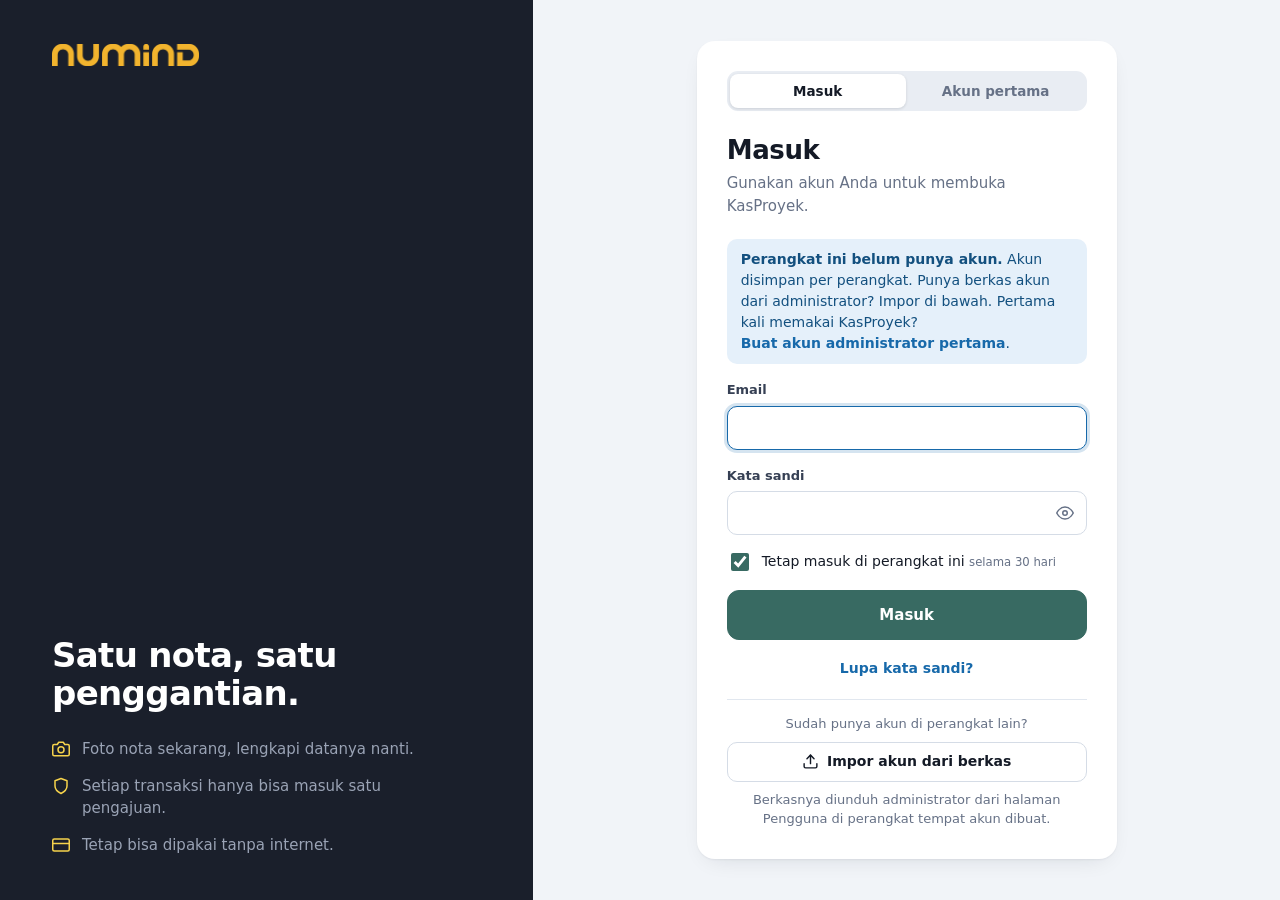
==== commit 99e85f93: "Add files via upload" ====
--- a/index.html
+++ b/index.html
@@ -59,6 +59,7 @@
 <script src="js/views-input.js"></script>
 <script src="js/views-claims.js"></script>
 <script src="js/views-report.js"></script>
+<script src="js/config.js"></script>
 <script src="js/views-auth.js"></script>
 <script src="js/app.js"></script>
 </body>
--- a/css/app.css
+++ b/css/app.css
@@ -566,3 +566,11 @@
   .auth-main { align-items: start; padding: 24px 16px calc(28px + env(safe-area-inset-bottom)); }
   .auth-card { padding: 24px 20px; }
 }
+
+/* Kode administrator dan impor akun di layar awal */
+.field-note { display: block; font-size: 13px; color: var(--muted); }
+.auth-import-lead { margin: 0 0 8px; text-align: center; }
+.auth-import-note { margin: 8px 0 0; text-align: center; }
+.file-btn { cursor: pointer; justify-content: center; }
+.file-btn:focus-within { outline: 2px solid var(--blue); outline-offset: 2px; }
+.auth-card .sep { margin: 20px 0 14px; }
